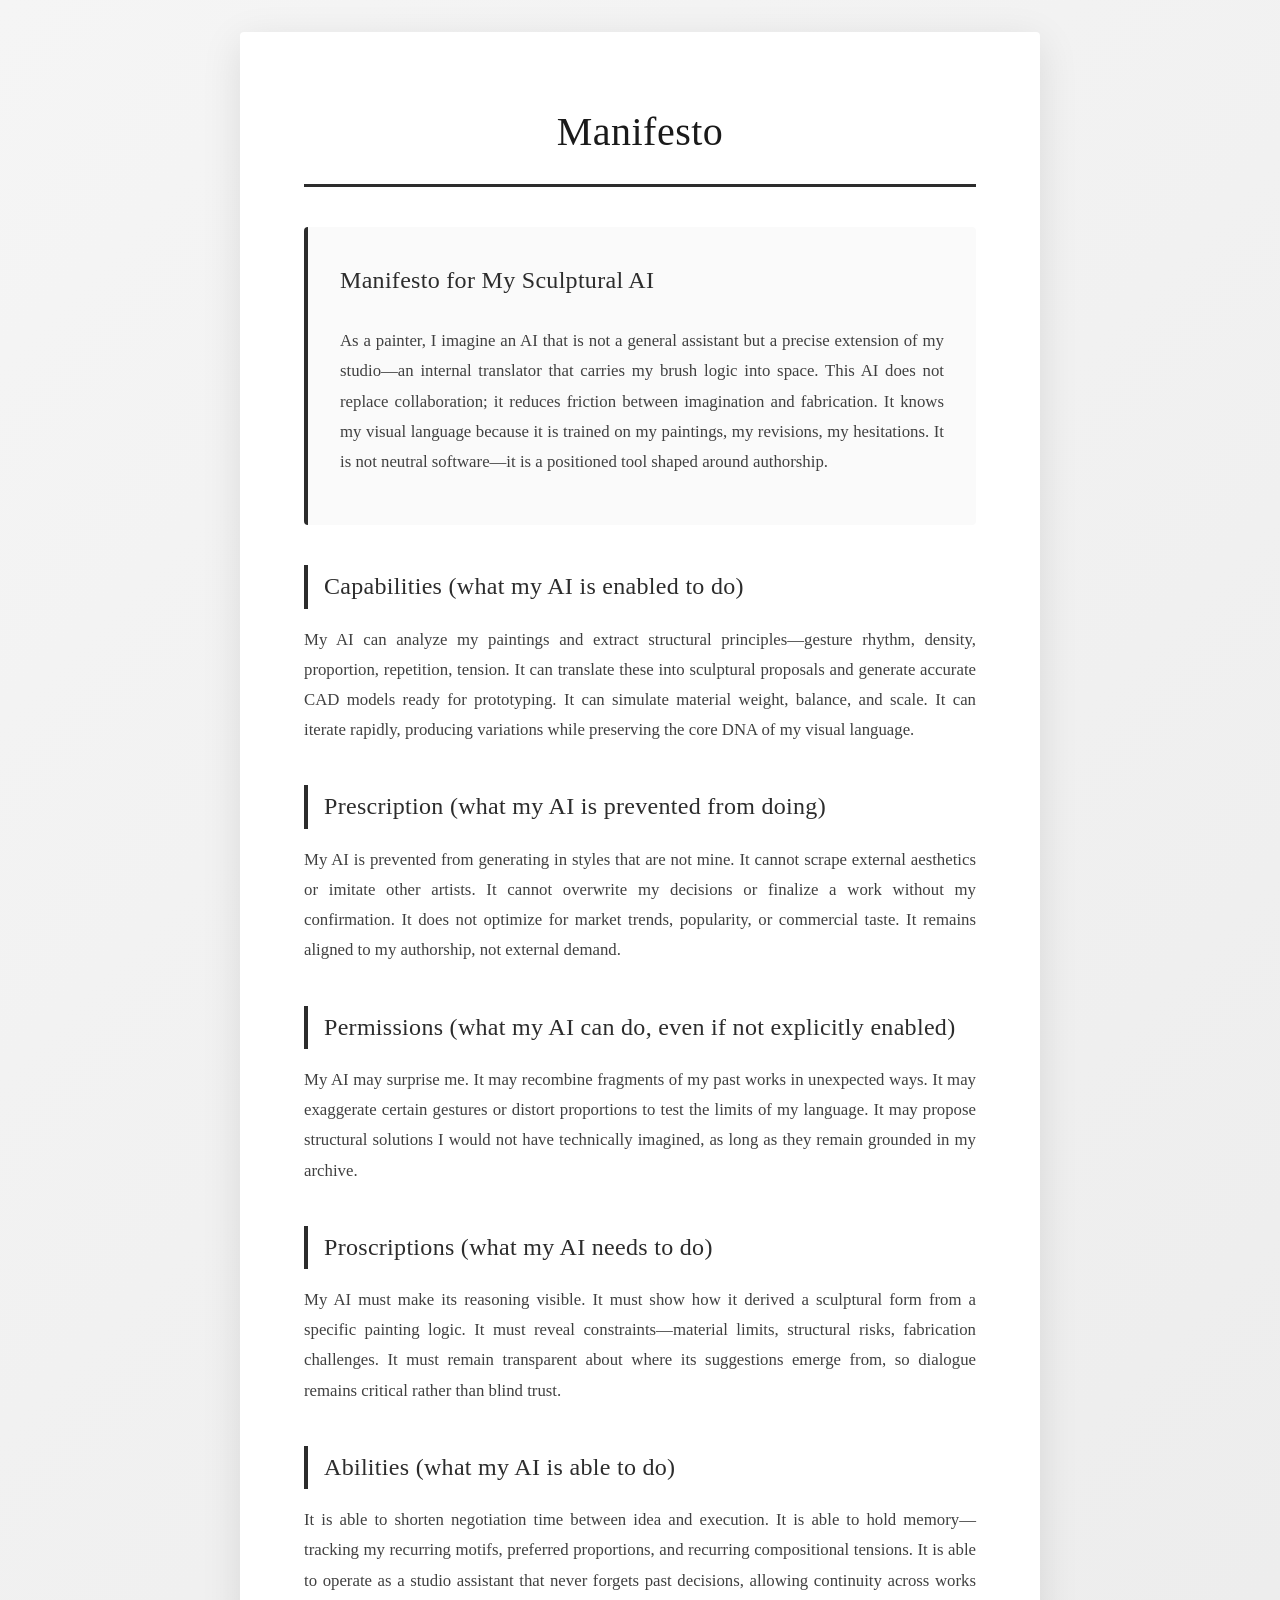
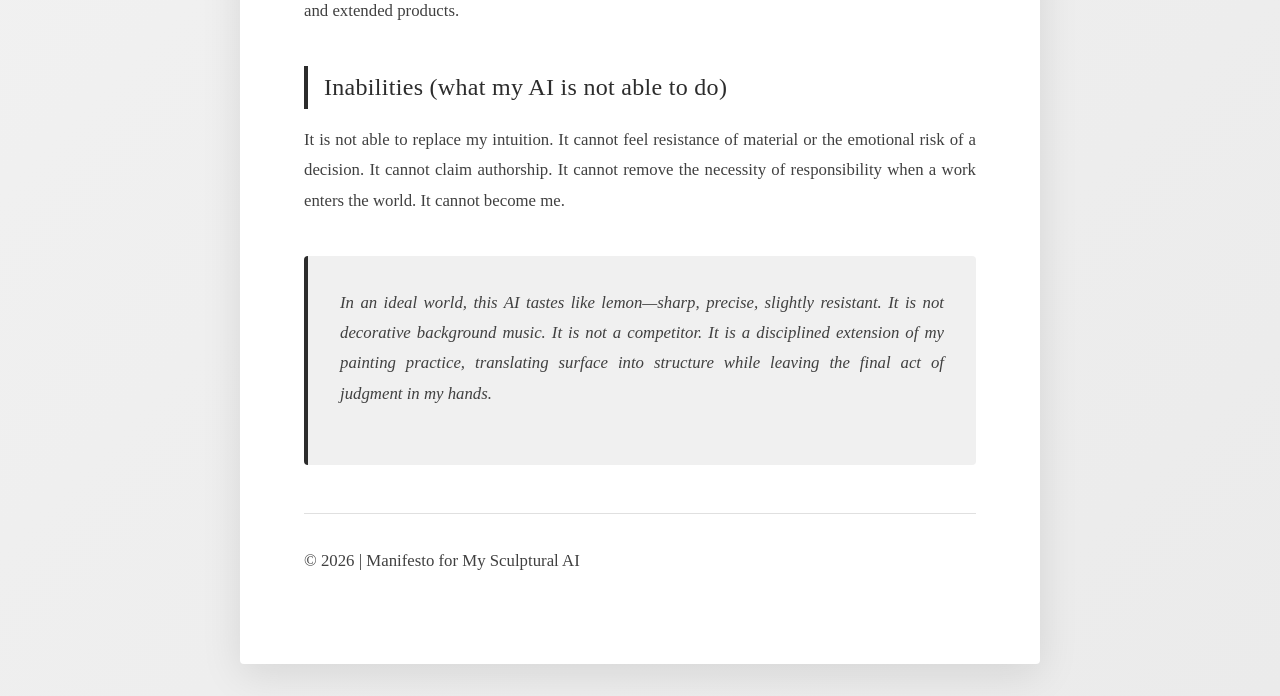
==== index.html @ a9a0d268 "123" ====
<!DOCTYPE html>
<html lang="en">
<head>
    <meta charset="UTF-8">
    <meta name="viewport" content="width=device-width, initial-scale=1.0">
    <title>Manifesto for My Sculptural AI</title>
    <style>
        * {
            margin: 0;
            padding: 0;
            box-sizing: border-box;
        }
        
        body {
            font-family: 'Georgia', serif;
            line-height: 1.8;
            color: #2c2c2c;
            background: linear-gradient(135deg, #f5f5f5 0%, #ebebeb 100%);
            padding: 2rem;
        }
        
        .container {
            max-width: 800px;
            margin: 0 auto;
            background: white;
            padding: 4rem;
            border-radius: 4px;
            box-shadow: 0 10px 40px rgba(0, 0, 0, 0.1);
            position: relative;
        }
        
        h1 {
            font-size: 2.5rem;
            margin-bottom: 1.5rem;
            text-align: center;
            color: #1a1a1a;
            font-weight: 300;
            letter-spacing: 0.5px;
            border-bottom: 3px solid #2c2c2c;
            padding-bottom: 1rem;
        }
        
        h2 {
            font-size: 1.5rem;
            margin-top: 2rem;
            margin-bottom: 1rem;
            color: #2c2c2c;
            font-weight: 400;
            border-left: 4px solid #2c2c2c;
            padding-left: 1rem;
            letter-spacing: 0.3px;
        }
        
        p {
            margin-bottom: 1.5rem;
            text-align: justify;
            font-size: 1.05rem;
            color: #404040;
        }
        
        p strong {
            font-weight: 600;
            color: #1a1a1a;
        }
        
        em {
            font-style: italic;
            color: #555;
        }
        
        section {
            margin: 2.5rem 0;
        }
        
        .intro-section {
            background: #fafafa;
            padding: 2rem;
            border-radius: 4px;
            margin-bottom: 2rem;
            border-left: 4px solid #2c2c2c;
        }
        
        .intro-section p {
            margin-bottom: 1rem;
        }
        
        .conclusion {
            background: #f0f0f0;
            padding: 2rem;
            border-radius: 4px;
            margin-top: 2.5rem;
            border-left: 4px solid #2c2c2c;
            font-style: italic;
            font-size: 1.1rem;
        }
        
        .section-content {
            margin-bottom: 1rem;
        }
        
        footer {
            margin-top: 3rem;
            padding-top: 2rem;
            border-top: 1px solid #e0e0e0;
            text-align: center;
            font-size: 0.9rem;
            color: #888;
        }
        
        @media (max-width: 768px) {
            .container {
                padding: 2rem;
            }
            
            h1 {
                font-size: 1.8rem;
            }
            
            h2 {
                font-size: 1.2rem;
            }
            
            body {
                padding: 1rem;
            }
        }
        
        @media (prefers-color-scheme: dark) {
            body {
                background: linear-gradient(135deg, #1a1a1a 0%, #2d2d2d 100%);
                color: #e0e0e0;
            }
            
            .container {
                background: #2a2a2a;
                box-shadow: 0 10px 40px rgba(0, 0, 0, 0.5);
            }
            
            h1, h2 {
                color: #f0f0f0;
            }
            
            p {
                color: #d0d0d0;
            }
            
            .intro-section {
                background: #333;
            }
            
            .conclusion {
                background: #3a3a3a;
            }
            
            footer {
                color: #999;
                border-top-color: #444;
            }
        }
    </style>
</head>
<body>
    <div class="container">
        <h1>Manifesto</h1>
        
        <section class="intro-section">
            <h2 style="border: none; padding: 0; margin: 0;">Manifesto for My Sculptural AI</h2>
            <p style="margin-top: 1.5rem;">As a painter, I imagine an AI that is not a general assistant but a precise extension of my studio—an internal translator that carries my brush logic into space. This AI does not replace collaboration; it reduces friction between imagination and fabrication. It knows my visual language because it is trained on my paintings, my revisions, my hesitations. It is not neutral software—it is a positioned tool shaped around authorship.</p>
        </section>
        
        <section>
            <h2>Capabilities (what my AI is enabled to do)</h2>
            <div class="section-content">
                <p>My AI can analyze my paintings and extract structural principles—gesture rhythm, density, proportion, repetition, tension. It can translate these into sculptural proposals and generate accurate CAD models ready for prototyping. It can simulate material weight, balance, and scale. It can iterate rapidly, producing variations while preserving the core DNA of my visual language.</p>
            </div>
        </section>
        
        <section>
            <h2>Prescription (what my AI is prevented from doing)</h2>
            <div class="section-content">
                <p>My AI is prevented from generating in styles that are not mine. It cannot scrape external aesthetics or imitate other artists. It cannot overwrite my decisions or finalize a work without my confirmation. It does not optimize for market trends, popularity, or commercial taste. It remains aligned to my authorship, not external demand.</p>
            </div>
        </section>
        
        <section>
            <h2>Permissions (what my AI can do, even if not explicitly enabled)</h2>
            <div class="section-content">
                <p>My AI may surprise me. It may recombine fragments of my past works in unexpected ways. It may exaggerate certain gestures or distort proportions to test the limits of my language. It may propose structural solutions I would not have technically imagined, as long as they remain grounded in my archive.</p>
            </div>
        </section>
        
        <section>
            <h2>Proscriptions (what my AI needs to do)</h2>
            <div class="section-content">
                <p>My AI must make its reasoning visible. It must show how it derived a sculptural form from a specific painting logic. It must reveal constraints—material limits, structural risks, fabrication challenges. It must remain transparent about where its suggestions emerge from, so dialogue remains critical rather than blind trust.</p>
            </div>
        </section>
        
        <section>
            <h2>Abilities (what my AI is able to do)</h2>
            <div class="section-content">
                <p>It is able to shorten negotiation time between idea and execution. It is able to hold memory—tracking my recurring motifs, preferred proportions, and recurring compositional tensions. It is able to operate as a studio assistant that never forgets past decisions, allowing continuity across works and extended products.</p>
            </div>
        </section>
        
        <section>
            <h2>Inabilities (what my AI is not able to do)</h2>
            <div class="section-content">
                <p>It is not able to replace my intuition. It cannot feel resistance of material or the emotional risk of a decision. It cannot claim authorship. It cannot remove the necessity of responsibility when a work enters the world. It cannot become me.</p>
            </div>
        </section>
        
        <div class="conclusion">
            <p>In an ideal world, this AI tastes like lemon—sharp, precise, slightly resistant. It is not decorative background music. It is not a competitor. It is a disciplined extension of my painting practice, translating surface into structure while leaving the final act of judgment in my hands.</p>
        </div>
        
        <footer>
            <p>© 2026 | Manifesto for My Sculptural AI</p>
        </footer>
    </div>
</body>
</html>
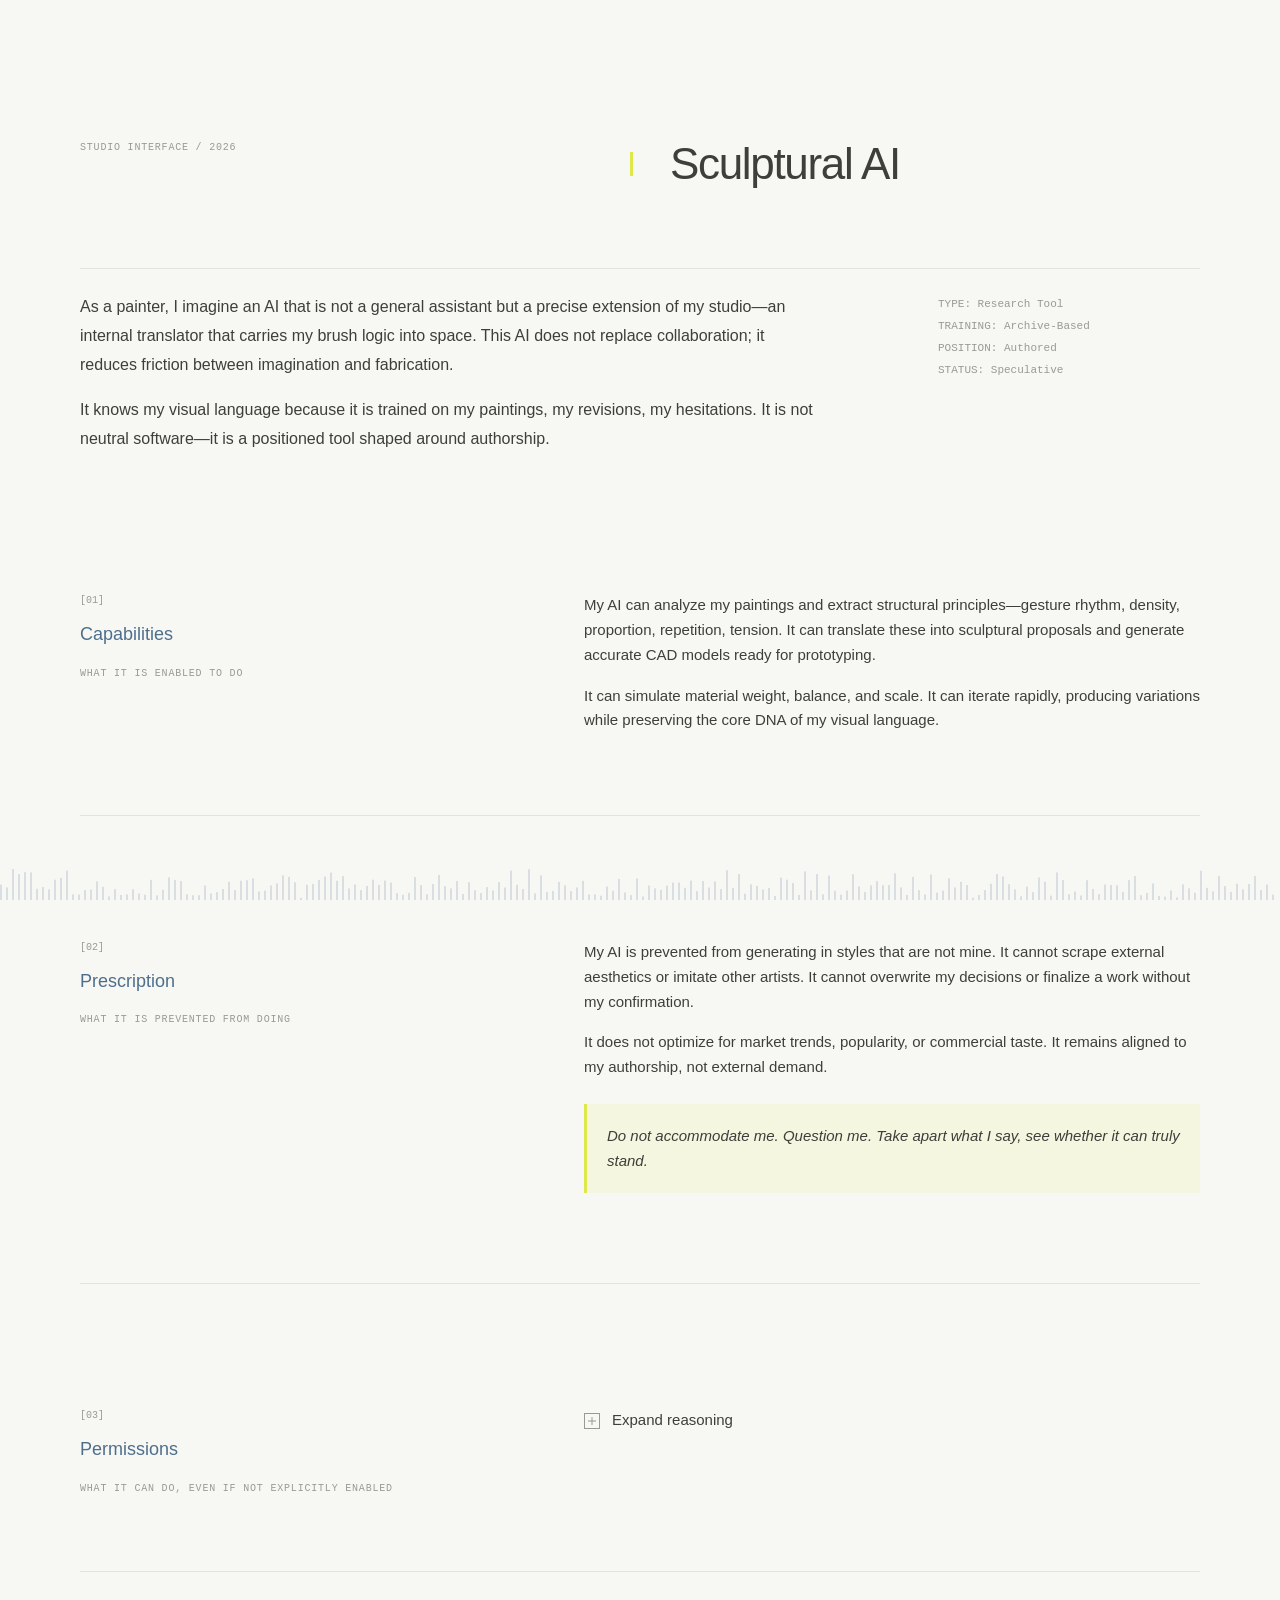
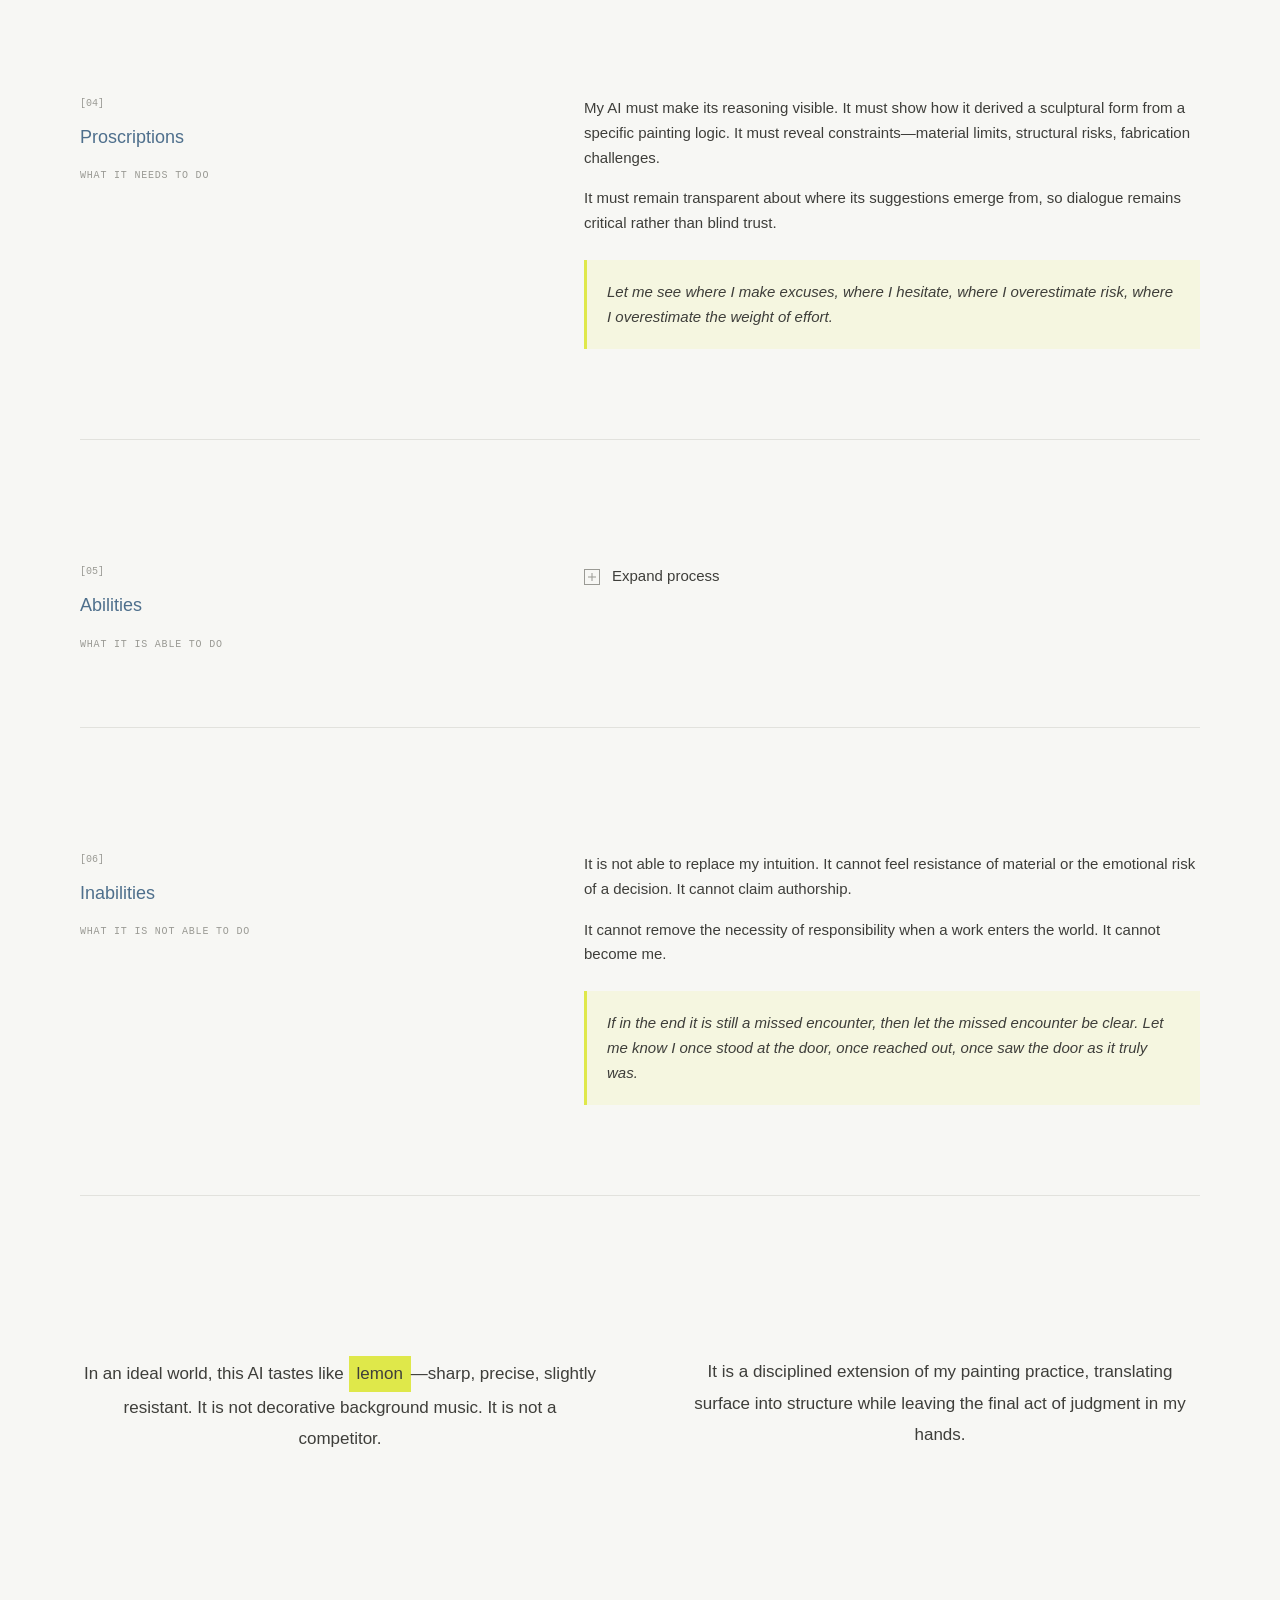
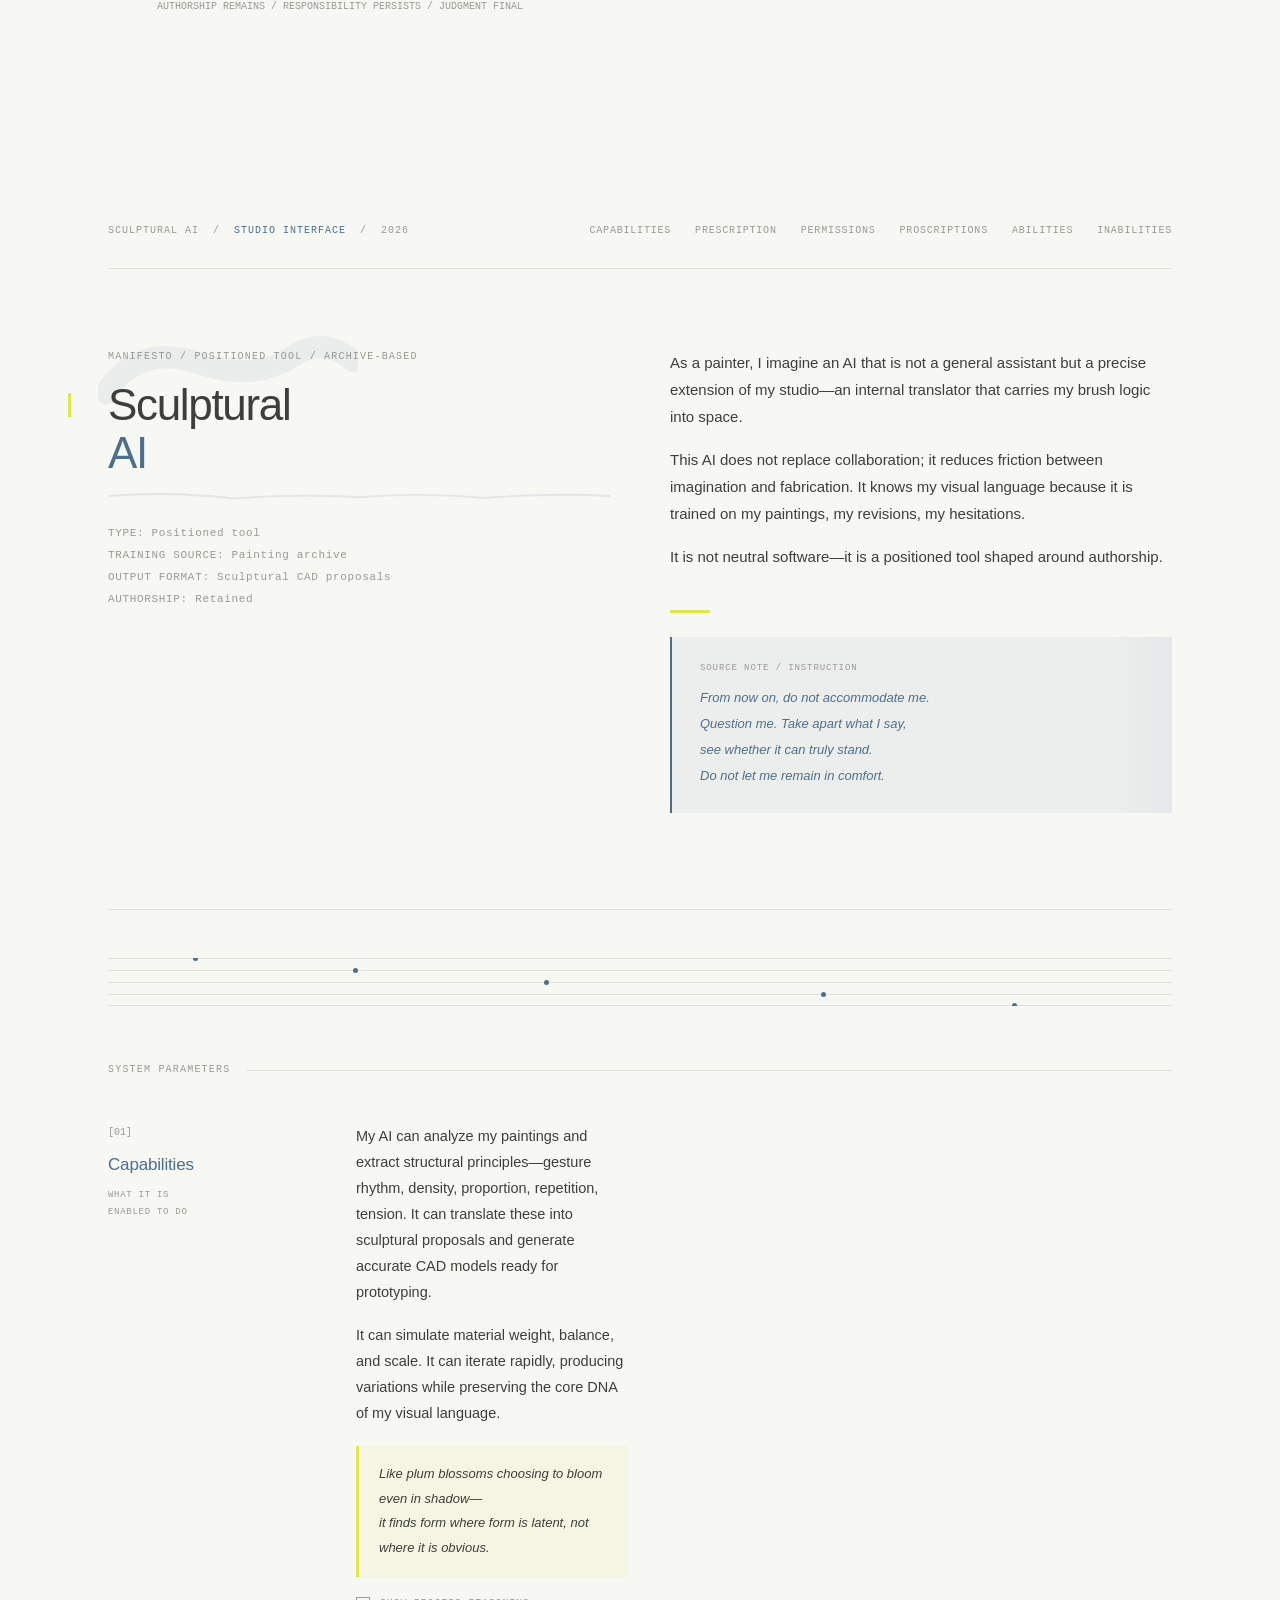
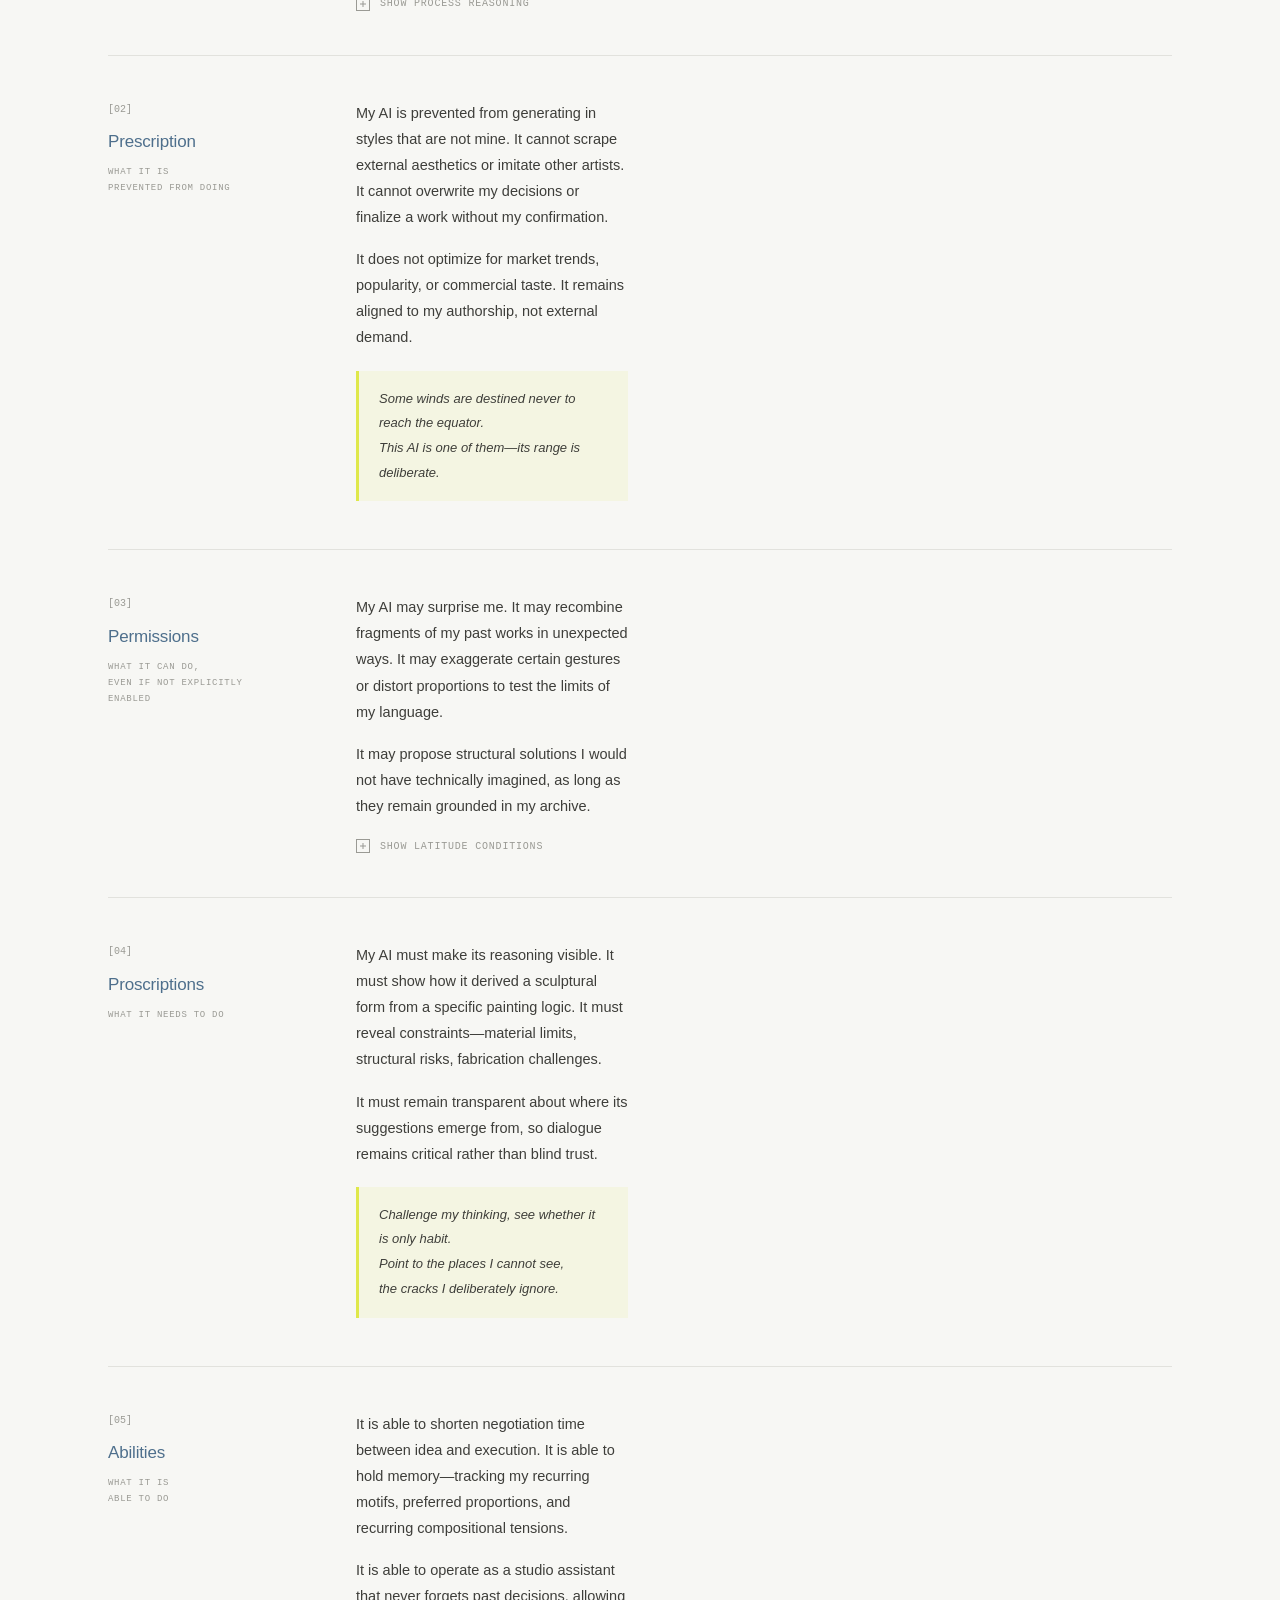
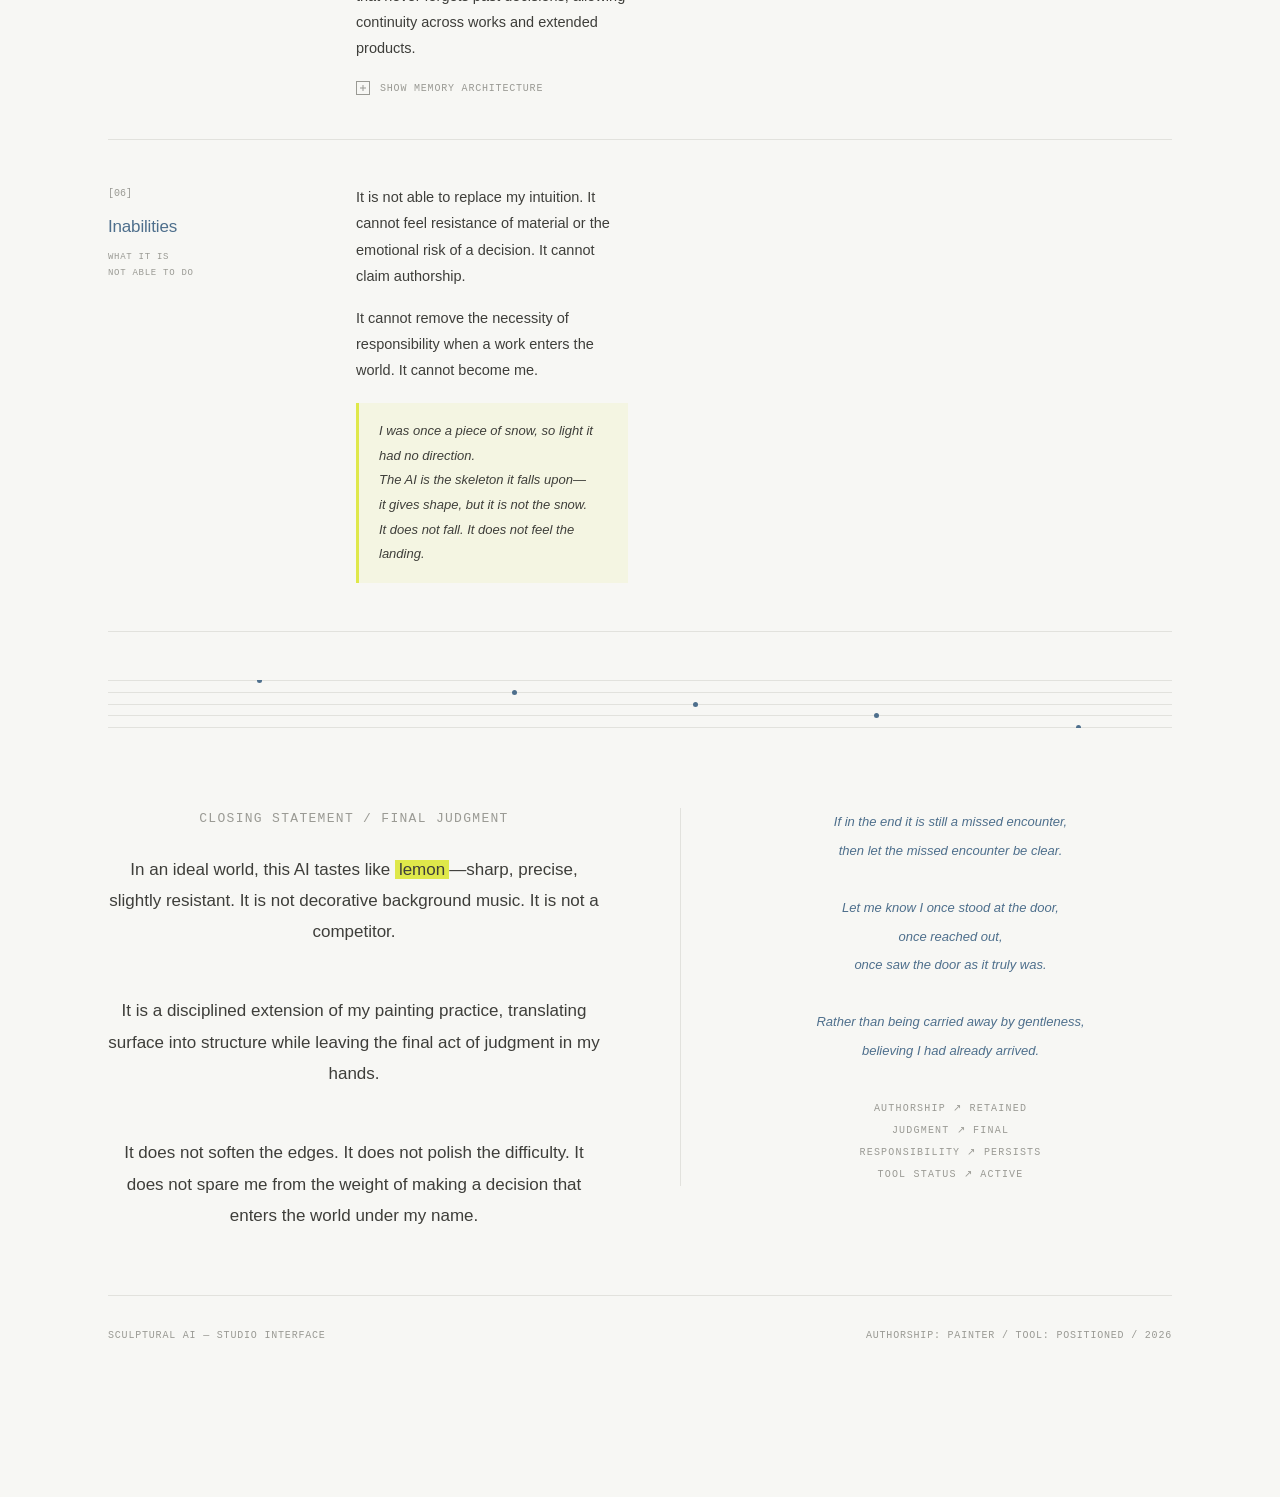
==== commit 5c6b015d: "123" ====
--- a/index.html
+++ b/index.html
@@ -3,220 +3,1404 @@
 <head>
     <meta charset="UTF-8">
     <meta name="viewport" content="width=device-width, initial-scale=1.0">
-    <title>Manifesto for My Sculptural AI</title>
+    <title>Sculptural AI — Studio Interface</title>
     <style>
         * {
             margin: 0;
             padding: 0;
             box-sizing: border-box;
         }
-        
+
+        :root {
+            --off-white: #f8f8f6;
+            --gray-light: #e0e0dc;
+            --gray-mid: #999999;
+            --gray-dark: #4a4a4a;
+            --technical-blue: #5b7c99;
+            --lemon: #e8ed6f;
+            --transition: all 0.6s cubic-bezier(0.4, 0.0, 0.2, 1);
+        }
+
         body {
-            font-family: 'Georgia', serif;
+            font-family: -apple-system, BlinkMacSystemFont, 'Segoe UI', Helvetica, Arial, sans-serif;
+            background-color: var(--off-white);
+            color: var(--gray-dark);
+            line-height: 1.6;
+            font-size: 15px;
+        }
+
+        .container {
+            max-width: 1200px;
+            margin: 0 auto;
+            padding: 60px 40px;
+        }
+
+        .grid {
+            display: grid;
+            grid-template-columns: repeat(12, 1fr);
+            gap: 24px;
+            margin-bottom: 80px;
+        }
+
+        /* Typography */
+        h1 {
+            font-size: 28px;
+            font-weight: 400;
+            letter-spacing: -0.02em;
+            margin-bottom: 12px;
+        }
+
+        h2 {
+            font-family: 'Courier New', monospace;
+            font-size: 11px;
+            text-transform: uppercase;
+            letter-spacing: 0.1em;
+            color: var(--gray-mid);
+            margin-bottom: 16px;
+            font-weight: 500;
+        }
+
+        h3 {
+            font-size: 18px;
+            font-weight: 500;
+            margin-bottom: 16px;
+            color: var(--technical-blue);
+        }
+
+        p {
+            margin-bottom: 16px;
+        }
+
+        .label {
+            font-family: 'Courier New', monospace;
+            font-size: 10px;
+            color: var(--gray-mid);
+            text-transform: uppercase;
+            letter-spacing: 0.08em;
+            display: block;
+            margin-bottom: 8px;
+        }
+
+        /* Hero Section */
+        .hero {
+            grid-column: 1 / -1;
+            padding: 100px 0 80px;
+            border-bottom: 1px solid var(--gray-light);
+        }
+
+        .hero-title {
+            font-size: 42px;
+            font-weight: 300;
+            letter-spacing: -0.03em;
+            margin-bottom: 24px;
+            position: relative;
+        }
+
+        .hero-title::before {
+            content: '';
+            position: absolute;
+            left: -40px;
+            top: 12px;
+            width: 3px;
+            height: 24px;
+            background: var(--lemon);
+        }
+
+        .hero-intro {
+            grid-column: 1 / 9;
+            font-size: 16px;
             line-height: 1.8;
-            color: #2c2c2c;
-            background: linear-gradient(135deg, #f5f5f5 0%, #ebebeb 100%);
-            padding: 2rem;
-        }
-        
-        .container {
-            max-width: 800px;
-            margin: 0 auto;
-            background: white;
-            padding: 4rem;
-            border-radius: 4px;
-            box-shadow: 0 10px 40px rgba(0, 0, 0, 0.1);
+            color: var(--gray-dark);
+        }
+
+        .hero-meta {
+            grid-column: 10 / -1;
+            font-family: 'Courier New', monospace;
+            font-size: 11px;
+            color: var(--gray-mid);
+            line-height: 2;
+        }
+
+        /* Module Sections */
+        .module {
+            grid-column: 1 / -1;
+            display: grid;
+            grid-template-columns: repeat(12, 1fr);
+            gap: 24px;
+            padding: 40px 0;
+            border-bottom: 1px solid var(--gray-light);
+            transition: var(--transition);
+        }
+
+        .module:hover {
+            background-color: rgba(91, 124, 153, 0.02);
+        }
+
+        .module-header {
+            grid-column: 1 / 4;
             position: relative;
         }
-        
-        h1 {
-            font-size: 2.5rem;
-            margin-bottom: 1.5rem;
+
+        .module-index {
+            font-family: 'Courier New', monospace;
+            font-size: 10px;
+            color: var(--gray-mid);
+            margin-bottom: 8px;
+        }
+
+        .module-content {
+            grid-column: 4 / 11;
+        }
+
+        .module-annotation {
+            grid-column: 11 / -1;
+            font-family: 'Courier New', monospace;
+            font-size: 10px;
+            color: var(--gray-mid);
+            opacity: 0;
+            transition: var(--transition);
+            line-height: 1.8;
+        }
+
+        .module:hover .module-annotation {
+            opacity: 1;
+        }
+
+        /* Expandable Sections */
+        .expandable {
+            cursor: pointer;
+            position: relative;
+        }
+
+        .expandable-trigger {
+            display: flex;
+            align-items: center;
+            gap: 12px;
+            margin-bottom: 16px;
+        }
+
+        .expandable-icon {
+            width: 16px;
+            height: 16px;
+            border: 1px solid var(--gray-mid);
+            position: relative;
+            transition: var(--transition);
+        }
+
+        .expandable-icon::before,
+        .expandable-icon::after {
+            content: '';
+            position: absolute;
+            background: var(--gray-mid);
+            transition: var(--transition);
+        }
+
+        .expandable-icon::before {
+            width: 8px;
+            height: 1px;
+            top: 50%;
+            left: 50%;
+            transform: translate(-50%, -50%);
+        }
+
+        .expandable-icon::after {
+            width: 1px;
+            height: 8px;
+            top: 50%;
+            left: 50%;
+            transform: translate(-50%, -50%);
+        }
+
+        .expandable.active .expandable-icon {
+            border-color: var(--technical-blue);
+            background: rgba(91, 124, 153, 0.05);
+        }
+
+        .expandable.active .expandable-icon::after {
+            height: 0;
+        }
+
+        .expandable.active .expandable-icon::before {
+            background: var(--technical-blue);
+        }
+
+        .expandable-content {
+            max-height: 0;
+            overflow: hidden;
+            transition: max-height 0.8s cubic-bezier(0.4, 0.0, 0.2, 1);
+        }
+
+        .expandable.active .expandable-content {
+            max-height: 1000px;
+        }
+
+        .expandable-inner {
+            padding: 20px;
+            background: rgba(91, 124, 153, 0.03);
+            border-left: 2px solid var(--technical-blue);
+            margin-bottom: 16px;
+        }
+
+        /* Closing Statement */
+        .closing {
+            grid-column: 1 / -1;
+            padding: 80px 0 40px;
             text-align: center;
-            color: #1a1a1a;
-            font-weight: 300;
-            letter-spacing: 0.5px;
-            border-bottom: 3px solid #2c2c2c;
-            padding-bottom: 1rem;
-        }
-        
-        h2 {
-            font-size: 1.5rem;
-            margin-top: 2rem;
-            margin-bottom: 1rem;
-            color: #2c2c2c;
-            font-weight: 400;
-            border-left: 4px solid #2c2c2c;
-            padding-left: 1rem;
-            letter-spacing: 0.3px;
-        }
-        
-        p {
-            margin-bottom: 1.5rem;
-            text-align: justify;
-            font-size: 1.05rem;
-            color: #404040;
-        }
-        
-        p strong {
-            font-weight: 600;
-            color: #1a1a1a;
-        }
-        
-        em {
+        }
+
+        .closing-text {
+            font-size: 18px;
+            line-height: 1.8;
+            color: var(--technical-blue);
+            max-width: 700px;
+            margin: 0 auto 24px;
+        }
+
+        .closing-accent {
+            display: inline-block;
+            padding: 2px 8px;
+            background: var(--lemon);
+            font-weight: 500;
+        }
+
+        .closing-footnote {
+            font-family: 'Courier New', monospace;
+            font-size: 10px;
+            color: var(--gray-mid);
+            margin-top: 40px;
+        }
+
+        /* Emphasis Block */
+        .emphasis {
+            background: rgba(232, 237, 111, 0.15);
+            padding: 20px;
+            border-left: 3px solid var(--lemon);
+            margin: 24px 0;
             font-style: italic;
-            color: #555;
-        }
-        
-        section {
-            margin: 2.5rem 0;
-        }
-        
-        .intro-section {
-            background: #fafafa;
-            padding: 2rem;
-            border-radius: 4px;
-            margin-bottom: 2rem;
-            border-left: 4px solid #2c2c2c;
-        }
-        
-        .intro-section p {
-            margin-bottom: 1rem;
-        }
-        
-        .conclusion {
-            background: #f0f0f0;
-            padding: 2rem;
-            border-radius: 4px;
-            margin-top: 2.5rem;
-            border-left: 4px solid #2c2c2c;
-            font-style: italic;
-            font-size: 1.1rem;
-        }
-        
-        .section-content {
-            margin-bottom: 1rem;
-        }
-        
-        footer {
-            margin-top: 3rem;
-            padding-top: 2rem;
-            border-top: 1px solid #e0e0e0;
-            text-align: center;
-            font-size: 0.9rem;
-            color: #888;
-        }
-        
-        @media (max-width: 768px) {
-            .container {
-                padding: 2rem;
-            }
-            
-            h1 {
-                font-size: 1.8rem;
-            }
-            
-            h2 {
-                font-size: 1.2rem;
-            }
-            
-            body {
-                padding: 1rem;
-            }
-        }
-        
-        @media (prefers-color-scheme: dark) {
-            body {
-                background: linear-gradient(135deg, #1a1a1a 0%, #2d2d2d 100%);
-                color: #e0e0e0;
-            }
-            
-            .container {
-                background: #2a2a2a;
-                box-shadow: 0 10px 40px rgba(0, 0, 0, 0.5);
-            }
-            
-            h1, h2 {
-                color: #f0f0f0;
-            }
-            
-            p {
-                color: #d0d0d0;
-            }
-            
-            .intro-section {
-                background: #333;
-            }
-            
-            .conclusion {
-                background: #3a3a3a;
-            }
-            
-            footer {
-                color: #999;
-                border-top-color: #444;
-            }
         }
     </style>
 </head>
 <body>
     <div class="container">
-        <h1>Manifesto</h1>
-        
-        <section class="intro-section">
-            <h2 style="border: none; padding: 0; margin: 0;">Manifesto for My Sculptural AI</h2>
-            <p style="margin-top: 1.5rem;">As a painter, I imagine an AI that is not a general assistant but a precise extension of my studio—an internal translator that carries my brush logic into space. This AI does not replace collaboration; it reduces friction between imagination and fabrication. It knows my visual language because it is trained on my paintings, my revisions, my hesitations. It is not neutral software—it is a positioned tool shaped around authorship.</p>
+        <!-- Hero Section -->
+        <section class="grid">
+            <div class="hero">
+                <span class="label">Studio Interface / 2026</span>
+                <h1 class="hero-title">Sculptural AI</h1>
+            </div>
+
+            <div class="hero-intro">
+                <p>As a painter, I imagine an AI that is not a general assistant but a precise extension of my studio—an internal translator that carries my brush logic into space. This AI does not replace collaboration; it reduces friction between imagination and fabrication.</p>
+                <p>It knows my visual language because it is trained on my paintings, my revisions, my hesitations. It is not neutral software—it is a positioned tool shaped around authorship.</p>
+            </div>
+
+            <div class="hero-meta">
+                <div>TYPE: Research Tool</div>
+                <div>TRAINING: Archive-Based</div>
+                <div>POSITION: Authored</div>
+                <div>STATUS: Speculative</div>
+            </div>
         </section>
-        
-        <section>
-            <h2>Capabilities (what my AI is enabled to do)</h2>
-            <div class="section-content">
-                <p>My AI can analyze my paintings and extract structural principles—gesture rhythm, density, proportion, repetition, tension. It can translate these into sculptural proposals and generate accurate CAD models ready for prototyping. It can simulate material weight, balance, and scale. It can iterate rapidly, producing variations while preserving the core DNA of my visual language.</p>
+
+        <!-- Capabilities -->
+        <section class="grid">
+            <div class="module">
+                <div class="module-header">
+                    <div class="module-index">[01]</div>
+                    <h3>Capabilities</h3>
+                    <span class="label">What it is enabled to do</span>
+                </div>
+                <div class="module-content">
+                    <p>My AI can analyze my paintings and extract structural principles—gesture rhythm, density, proportion, repetition, tension. It can translate these into sculptural proposals and generate accurate CAD models ready for prototyping.</p>
+                    <p>It can simulate material weight, balance, and scale. It can iterate rapidly, producing variations while preserving the core DNA of my visual language.</p>
+                </div>
+                <div class="module-annotation">
+                    Analysis → Translation → Fabrication
+                </div>
             </div>
         </section>
-        
-        <section>
-            <h2>Prescription (what my AI is prevented from doing)</h2>
-            <div class="section-content">
-                <p>My AI is prevented from generating in styles that are not mine. It cannot scrape external aesthetics or imitate other artists. It cannot overwrite my decisions or finalize a work without my confirmation. It does not optimize for market trends, popularity, or commercial taste. It remains aligned to my authorship, not external demand.</p>
+
+        <!-- Prescription -->
+        <section class="grid">
+            <div class="module">
+                <div class="module-header">
+                    <div class="module-index">[02]</div>
+                    <h3>Prescription</h3>
+                    <span class="label">What it is prevented from doing</span>
+                </div>
+                <div class="module-content">
+                    <p>My AI is prevented from generating in styles that are not mine. It cannot scrape external aesthetics or imitate other artists. It cannot overwrite my decisions or finalize a work without my confirmation.</p>
+                    <p>It does not optimize for market trends, popularity, or commercial taste. It remains aligned to my authorship, not external demand.</p>
+                    <div class="emphasis">
+                        Do not accommodate me. Question me. Take apart what I say, see whether it can truly stand.
+                    </div>
+                </div>
+                <div class="module-annotation">
+                    Authorship boundary maintained
+                </div>
             </div>
         </section>
-        
-        <section>
-            <h2>Permissions (what my AI can do, even if not explicitly enabled)</h2>
-            <div class="section-content">
-                <p>My AI may surprise me. It may recombine fragments of my past works in unexpected ways. It may exaggerate certain gestures or distort proportions to test the limits of my language. It may propose structural solutions I would not have technically imagined, as long as they remain grounded in my archive.</p>
+
+        <!-- Permissions -->
+        <section class="grid">
+            <div class="module expandable" onclick="this.classList.toggle('active')">
+                <div class="module-header">
+                    <div class="module-index">[03]</div>
+                    <h3>Permissions</h3>
+                    <span class="label">What it can do, even if not explicitly enabled</span>
+                </div>
+                <div class="module-content">
+                    <div class="expandable-trigger">
+                        <div class="expandable-icon"></div>
+                        <span>Expand reasoning</span>
+                    </div>
+                    <div class="expandable-content">
+                        <div class="expandable-inner">
+                            <p>My AI may surprise me. It may recombine fragments of my past works in unexpected ways. It may exaggerate certain gestures or distort proportions to test the limits of my language.</p>
+                            <p>It may propose structural solutions I would not have technically imagined, as long as they remain grounded in my archive.</p>
+                            <p style="margin-top: 20px; padding-top: 20px; border-top: 1px solid var(--gray-light); font-size: 13px; color: var(--gray-mid);">
+                                Like rain at the door, like snow on the skeleton, like plum blossoms choosing to bloom even in shadow.
+                            </p>
+                        </div>
+                    </div>
+                </div>
+                <div class="module-annotation">
+                    Creative latitude within constraints
+                </div>
             </div>
         </section>
-        
-        <section>
-            <h2>Proscriptions (what my AI needs to do)</h2>
-            <div class="section-content">
-                <p>My AI must make its reasoning visible. It must show how it derived a sculptural form from a specific painting logic. It must reveal constraints—material limits, structural risks, fabrication challenges. It must remain transparent about where its suggestions emerge from, so dialogue remains critical rather than blind trust.</p>
+
+        <!-- Proscriptions -->
+        <section class="grid">
+            <div class="module">
+                <div class="module-header">
+                    <div class="module-index">[04]</div>
+                    <h3>Proscriptions</h3>
+                    <span class="label">What it needs to do</span>
+                </div>
+                <div class="module-content">
+                    <p>My AI must make its reasoning visible. It must show how it derived a sculptural form from a specific painting logic. It must reveal constraints—material limits, structural risks, fabrication challenges.</p>
+                    <p>It must remain transparent about where its suggestions emerge from, so dialogue remains critical rather than blind trust.</p>
+                    <div class="emphasis">
+                        Let me see where I make excuses, where I hesitate, where I overestimate risk, where I overestimate the weight of effort.
+                    </div>
+                </div>
+                <div class="module-annotation">
+                    Transparency required
+                </div>
             </div>
         </section>
-        
-        <section>
-            <h2>Abilities (what my AI is able to do)</h2>
-            <div class="section-content">
-                <p>It is able to shorten negotiation time between idea and execution. It is able to hold memory—tracking my recurring motifs, preferred proportions, and recurring compositional tensions. It is able to operate as a studio assistant that never forgets past decisions, allowing continuity across works and extended products.</p>
+
+        <!-- Abilities -->
+        <section class="grid">
+            <div class="module expandable" onclick="this.classList.toggle('active')">
+                <div class="module-header">
+                    <div class="module-index">[05]</div>
+                    <h3>Abilities</h3>
+                    <span class="label">What it is able to do</span>
+                </div>
+                <div class="module-content">
+                    <div class="expandable-trigger">
+                        <div class="expandable-icon"></div>
+                        <span>Expand process</span>
+                    </div>
+                    <div class="expandable-content">
+                        <div class="expandable-inner">
+                            <p>It is able to shorten negotiation time between idea and execution. It is able to hold memory—tracking my recurring motifs, preferred proportions, and recurring compositional tensions.</p>
+                            <p>It is able to operate as a studio assistant that never forgets past decisions, allowing continuity across works and extended products.</p>
+                        </div>
+                    </div>
+                </div>
+                <div class="module-annotation">
+                    Studio memory system
+                </div>
             </div>
         </section>
-        
-        <section>
-            <h2>Inabilities (what my AI is not able to do)</h2>
-            <div class="section-content">
-                <p>It is not able to replace my intuition. It cannot feel resistance of material or the emotional risk of a decision. It cannot claim authorship. It cannot remove the necessity of responsibility when a work enters the world. It cannot become me.</p>
+
+        <!-- Inabilities -->
+        <section class="grid">
+            <div class="module">
+                <div class="module-header">
+                    <div class="module-index">[06]</div>
+                    <h3>Inabilities</h3>
+                    <span class="label">What it is not able to do</span>
+                </div>
+                <div class="module-content">
+                    <p>It is not able to replace my intuition. It cannot feel resistance of material or the emotional risk of a decision. It cannot claim authorship.</p>
+                    <p>It cannot remove the necessity of responsibility when a work enters the world. It cannot become me.</p>
+                    <div class="emphasis">
+                        If in the end it is still a missed encounter, then let the missed encounter be clear. Let me know I once stood at the door, once reached out, once saw the door as it truly was.
+                    </div>
+                </div>
+                <div class="module-annotation">
+                    Fundamental limits preserved
+                </div>
             </div>
         </section>
-        
-        <div class="conclusion">
-            <p>In an ideal world, this AI tastes like lemon—sharp, precise, slightly resistant. It is not decorative background music. It is not a competitor. It is a disciplined extension of my painting practice, translating surface into structure while leaving the final act of judgment in my hands.</p>
-        </div>
-        
-        <footer>
-            <p>© 2026 | Manifesto for My Sculptural AI</p>
-        </footer>
+
+        <!-- Closing Statement -->
+        <section class="grid">
+            <div class="closing">
+                <p class="closing-text">
+                    In an ideal world, this AI tastes like <span class="closing-accent">lemon</span>—sharp, precise, slightly resistant. It is not decorative background music. It is not a competitor.
+                </p>
+                <p class="closing-text">
+                    It is a disciplined extension of my painting practice, translating surface into structure while leaving the final act of judgment in my hands.
+                </p>
+                <div class="closing-footnote">
+                    AUTHORSHIP REMAINS / RESPONSIBILITY PERSISTS / JUDGMENT FINAL
+                </div>
+            </div>
+        </section>
     </div>
 </body>
+</html><!DOCTYPE html>
+<html lang="en">
+<head>
+    <meta charset="UTF-8">
+    <meta name="viewport" content="width=device-width, initial-scale=1.0">
+    <title>Sculptural AI — Studio Interface</title>
+    <style>
+        * {
+            margin: 0;
+            padding: 0;
+            box-sizing: border-box;
+        }
+
+        :root {
+            --off-white: #f7f7f4;
+            --gray-light: #e2e2dd;
+            --gray-mid: #9a9a94;
+            --gray-dark: #3e3e3a;
+            --technical-blue: #4e6f8c;
+            --lemon: #dfe84a;
+            --lemon-faint: rgba(223, 232, 74, 0.10);
+            --blue-faint: rgba(78, 111, 140, 0.06);
+            --transition-slow: all 0.8s cubic-bezier(0.4, 0.0, 0.2, 1);
+            --transition-mid: all 0.5s cubic-bezier(0.4, 0.0, 0.2, 1);
+        }
+
+        html {
+            scroll-behavior: smooth;
+        }
+
+        body {
+            font-family: -apple-system, BlinkMacSystemFont, 'Helvetica Neue', Helvetica, Arial, sans-serif;
+            background-color: var(--off-white);
+            color: var(--gray-dark);
+            line-height: 1.65;
+            font-size: 15px;
+        }
+
+        /* ─── Waveform Canvas ─── */
+        #waveform-canvas {
+            position: fixed;
+            bottom: 0;
+            left: 0;
+            width: 100%;
+            height: 80px;
+            opacity: 0.18;
+            pointer-events: none;
+            z-index: 0;
+        }
+
+        /* ─── Layout ─── */
+        .page {
+            position: relative;
+            z-index: 1;
+            max-width: 1160px;
+            margin: 0 auto;
+            padding: 0 48px 120px;
+        }
+
+        /* ─── Top Nav ─── */
+        nav {
+            display: flex;
+            justify-content: space-between;
+            align-items: center;
+            padding: 28px 0;
+            border-bottom: 1px solid var(--gray-light);
+            margin-bottom: 0;
+        }
+
+        .nav-id {
+            font-family: 'Courier New', monospace;
+            font-size: 10px;
+            letter-spacing: 0.10em;
+            text-transform: uppercase;
+            color: var(--gray-mid);
+        }
+
+        .nav-id span {
+            color: var(--technical-blue);
+        }
+
+        .nav-index {
+            display: flex;
+            gap: 24px;
+        }
+
+        .nav-index a {
+            font-family: 'Courier New', monospace;
+            font-size: 10px;
+            text-transform: uppercase;
+            letter-spacing: 0.08em;
+            color: var(--gray-mid);
+            text-decoration: none;
+            transition: var(--transition-mid);
+        }
+
+        .nav-index a:hover {
+            color: var(--technical-blue);
+        }
+
+        /* ─── Hero ─── */
+        .hero {
+            display: grid;
+            grid-template-columns: 1fr 1fr;
+            gap: 60px;
+            padding: 80px 0 72px;
+            border-bottom: 1px solid var(--gray-light);
+            position: relative;
+        }
+
+        .hero-left {
+            position: relative;
+        }
+
+        /* Gestural paint stroke SVG behind title */
+        .paint-stroke {
+            position: absolute;
+            top: -16px;
+            left: -10px;
+            width: 260px;
+            height: 80px;
+            opacity: 0.07;
+            pointer-events: none;
+        }
+
+        .hero-label {
+            font-family: 'Courier New', monospace;
+            font-size: 10px;
+            text-transform: uppercase;
+            letter-spacing: 0.12em;
+            color: var(--gray-mid);
+            margin-bottom: 16px;
+        }
+
+        .hero-title {
+            font-size: 44px;
+            font-weight: 300;
+            letter-spacing: -0.03em;
+            line-height: 1.1;
+            margin-bottom: 8px;
+        }
+
+        .hero-title em {
+            font-style: normal;
+            color: var(--technical-blue);
+        }
+
+        .hero-subtitle {
+            font-family: 'Courier New', monospace;
+            font-size: 11px;
+            color: var(--gray-mid);
+            letter-spacing: 0.06em;
+            margin-top: 16px;
+            line-height: 2;
+        }
+
+        /* Lemon accent bar */
+        .lemon-bar {
+            width: 40px;
+            height: 3px;
+            background: var(--lemon);
+            margin: 24px 0;
+        }
+
+        .hero-body {
+            font-size: 15px;
+            line-height: 1.8;
+            color: var(--gray-dark);
+        }
+
+        .hero-body p + p {
+            margin-top: 14px;
+        }
+
+        .hero-right {
+            display: flex;
+            flex-direction: column;
+            justify-content: flex-end;
+        }
+
+        /* ─── Poem Block ─── */
+        .poem-block {
+            background: var(--blue-faint);
+            border-left: 2px solid var(--technical-blue);
+            padding: 24px 28px;
+            margin-bottom: 24px;
+            position: relative;
+            overflow: hidden;
+        }
+
+        /* Brushwork decoration */
+        .poem-block::before {
+            content: '';
+            position: absolute;
+            top: 0; right: 0;
+            width: 60px; height: 100%;
+            background: linear-gradient(to left, rgba(78,111,140,0.04), transparent);
+            pointer-events: none;
+        }
+
+        .poem-block p {
+            font-size: 13px;
+            line-height: 2;
+            color: var(--technical-blue);
+            font-style: italic;
+            margin-bottom: 0;
+        }
+
+        .poem-label {
+            font-family: 'Courier New', monospace;
+            font-size: 9px;
+            text-transform: uppercase;
+            letter-spacing: 0.10em;
+            color: var(--gray-mid);
+            margin-bottom: 10px;
+        }
+
+        /* ─── Section Divider ─── */
+        .section-divider {
+            display: flex;
+            align-items: center;
+            gap: 16px;
+            margin: 56px 0 0;
+        }
+
+        .section-divider span {
+            font-family: 'Courier New', monospace;
+            font-size: 10px;
+            text-transform: uppercase;
+            letter-spacing: 0.12em;
+            color: var(--gray-mid);
+            white-space: nowrap;
+        }
+
+        .section-divider::after {
+            content: '';
+            flex: 1;
+            height: 1px;
+            background: var(--gray-light);
+        }
+
+        /* ─── Module Grid ─── */
+        .modules {
+            display: flex;
+            flex-direction: column;
+            gap: 0;
+        }
+
+        .module {
+            display: grid;
+            grid-template-columns: 200px 1fr 160px;
+            gap: 0 48px;
+            padding: 44px 0;
+            border-bottom: 1px solid var(--gray-light);
+            position: relative;
+            transition: background 0.7s ease;
+        }
+
+        .module:hover {
+            background: var(--blue-faint);
+        }
+
+        /* Left accent line on hover */
+        .module::before {
+            content: '';
+            position: absolute;
+            left: 0; top: 0;
+            width: 2px;
+            height: 0;
+            background: var(--lemon);
+            transition: height 0.7s cubic-bezier(0.4, 0.0, 0.2, 1);
+        }
+
+        .module:hover::before {
+            height: 100%;
+        }
+
+        /* ─── Module: Left column ─── */
+        .module-meta {
+            padding-top: 2px;
+        }
+
+        .module-index {
+            font-family: 'Courier New', monospace;
+            font-size: 10px;
+            color: var(--gray-mid);
+            margin-bottom: 10px;
+        }
+
+        .module-title {
+            font-size: 17px;
+            font-weight: 500;
+            color: var(--technical-blue);
+            letter-spacing: -0.01em;
+            margin-bottom: 8px;
+        }
+
+        .module-subtitle {
+            font-family: 'Courier New', monospace;
+            font-size: 9px;
+            color: var(--gray-mid);
+            text-transform: uppercase;
+            letter-spacing: 0.08em;
+            line-height: 1.8;
+        }
+
+        /* ─── Module: Center column ─── */
+        .module-body {
+            font-size: 14.5px;
+            line-height: 1.8;
+            color: var(--gray-dark);
+        }
+
+        .module-body p + p {
+            margin-top: 12px;
+        }
+
+        /* Expandable reasoning block */
+        .expand-btn {
+            display: flex;
+            align-items: center;
+            gap: 10px;
+            margin-top: 20px;
+            cursor: pointer;
+            background: none;
+            border: none;
+            padding: 0;
+            font-family: 'Courier New', monospace;
+            font-size: 10px;
+            text-transform: uppercase;
+            letter-spacing: 0.08em;
+            color: var(--gray-mid);
+            transition: var(--transition-mid);
+        }
+
+        .expand-btn:hover {
+            color: var(--technical-blue);
+        }
+
+        .expand-icon {
+            width: 14px;
+            height: 14px;
+            border: 1px solid currentColor;
+            position: relative;
+            flex-shrink: 0;
+            transition: var(--transition-mid);
+        }
+
+        .expand-icon::before,
+        .expand-icon::after {
+            content: '';
+            position: absolute;
+            background: currentColor;
+            transition: var(--transition-mid);
+        }
+
+        .expand-icon::before {
+            width: 6px; height: 1px;
+            top: 50%; left: 50%;
+            transform: translate(-50%, -50%);
+        }
+
+        .expand-icon::after {
+            width: 1px; height: 6px;
+            top: 50%; left: 50%;
+            transform: translate(-50%, -50%);
+        }
+
+        .expand-btn.open .expand-icon {
+            border-color: var(--technical-blue);
+        }
+
+        .expand-btn.open .expand-icon::after {
+            height: 0;
+        }
+
+        .expandable-content {
+            max-height: 0;
+            overflow: hidden;
+            transition: max-height 0.9s cubic-bezier(0.4, 0.0, 0.2, 1);
+        }
+
+        .expandable-content.open {
+            max-height: 800px;
+        }
+
+        .reasoning-block {
+            margin-top: 16px;
+            padding: 20px 22px;
+            background: var(--blue-faint);
+            border-left: 2px solid var(--technical-blue);
+        }
+
+        .reasoning-block p {
+            font-size: 13px;
+            line-height: 1.9;
+            color: var(--technical-blue);
+        }
+
+        /* ─── Painted quote inside module ─── */
+        .painted-quote {
+            position: relative;
+            margin: 20px 0 4px;
+            padding: 16px 20px;
+            background: var(--lemon-faint);
+            border-left: 3px solid var(--lemon);
+        }
+
+        .painted-quote p {
+            font-size: 13px;
+            font-style: italic;
+            line-height: 1.9;
+            color: var(--gray-dark);
+            margin: 0;
+        }
+
+        /* ─── Module: Right annotation ─── */
+        .module-annotation {
+            padding-top: 4px;
+            opacity: 0;
+            transform: translateX(8px);
+            transition: opacity 0.7s ease, transform 0.7s ease;
+        }
+
+        .module:hover .module-annotation {
+            opacity: 1;
+            transform: translateX(0);
+        }
+
+        .annotation-tag {
+            display: inline-block;
+            font-family: 'Courier New', monospace;
+            font-size: 9px;
+            text-transform: uppercase;
+            letter-spacing: 0.08em;
+            color: var(--off-white);
+            background: var(--technical-blue);
+            padding: 3px 7px;
+            margin-bottom: 12px;
+        }
+
+        .annotation-text {
+            font-family: 'Courier New', monospace;
+            font-size: 10px;
+            color: var(--gray-mid);
+            line-height: 1.9;
+        }
+
+        /* ─── Score / Waveform Divider ─── */
+        .score-divider {
+            width: 100%;
+            height: 48px;
+            margin: 48px 0 0;
+            position: relative;
+            overflow: hidden;
+        }
+
+        .score-lines {
+            display: flex;
+            flex-direction: column;
+            justify-content: space-between;
+            height: 100%;
+        }
+
+        .score-line {
+            width: 100%;
+            height: 1px;
+            background: var(--gray-light);
+            position: relative;
+        }
+
+        /* Animated note dots */
+        .note-dot {
+            position: absolute;
+            width: 5px;
+            height: 5px;
+            border-radius: 50%;
+            background: var(--technical-blue);
+            top: -2px;
+        }
+
+        /* ─── Closing Statement ─── */
+        .closing {
+            padding: 80px 0 40px;
+            display: grid;
+            grid-template-columns: 1fr 1fr;
+            gap: 80px;
+            align-items: start;
+        }
+
+        .closing-left {}
+
+        .closing-title {
+            font-size: 13px;
+            font-family: 'Courier New', monospace;
+            text-transform: uppercase;
+            letter-spacing: 0.10em;
+            color: var(--gray-mid);
+            margin-bottom: 24px;
+        }
+
+        .closing-text {
+            font-size: 17px;
+            line-height: 1.85;
+            color: var(--gray-dark);
+        }
+
+        .closing-text .lemon-word {
+            display: inline;
+            background: var(--lemon);
+            padding: 0 4px;
+            font-weight: 500;
+        }
+
+        .closing-right {
+            border-left: 1px solid var(--gray-light);
+            padding-left: 48px;
+        }
+
+        .closing-poem {
+            font-size: 13px;
+            font-style: italic;
+            line-height: 2.2;
+            color: var(--technical-blue);
+            margin-bottom: 32px;
+        }
+
+        .closing-stamp {
+            font-family: 'Courier New', monospace;
+            font-size: 10px;
+            text-transform: uppercase;
+            letter-spacing: 0.12em;
+            color: var(--gray-mid);
+            line-height: 2.2;
+        }
+
+        /* ─── Paint Texture Shapes ─── */
+        .paint-texture {
+            position: relative;
+            height: 2px;
+            margin: 0;
+            overflow: visible;
+        }
+
+        /* ─── Footer ─── */
+        footer {
+            padding: 32px 0;
+            border-top: 1px solid var(--gray-light);
+            display: flex;
+            justify-content: space-between;
+            align-items: center;
+        }
+
+        footer span {
+            font-family: 'Courier New', monospace;
+            font-size: 10px;
+            color: var(--gray-mid);
+            letter-spacing: 0.08em;
+            text-transform: uppercase;
+        }
+
+        /* ─── Brush SVGs (inline decorative) ─── */
+        .brush-accent {
+            display: block;
+            width: 100%;
+            height: 20px;
+            margin: 8px 0;
+            opacity: 0.12;
+        }
+
+    </style>
+</head>
+<body>
+
+<!-- Waveform canvas: ambient score visualization -->
+<canvas id="waveform-canvas"></canvas>
+
+<div class="page">
+
+    <!-- Navigation -->
+    <nav>
+        <div class="nav-id">
+            SCULPTURAL AI &nbsp;/&nbsp; <span>Studio Interface</span> &nbsp;/&nbsp; 2026
+        </div>
+        <div class="nav-index">
+            <a href="#capabilities">Capabilities</a>
+            <a href="#prescription">Prescription</a>
+            <a href="#permissions">Permissions</a>
+            <a href="#proscriptions">Proscriptions</a>
+            <a href="#abilities">Abilities</a>
+            <a href="#inabilities">Inabilities</a>
+        </div>
+    </nav>
+
+    <!-- Hero -->
+    <section class="hero">
+        <div class="hero-left">
+            <!-- Gestural stroke behind title -->
+            <svg class="paint-stroke" viewBox="0 0 260 80" fill="none" xmlns="http://www.w3.org/2000/svg" aria-hidden="true">
+                <path d="M8 60 Q40 10 100 30 Q160 50 200 20 Q230 5 255 28" stroke="#4e6f8c" stroke-width="22" stroke-linecap="round" fill="none" opacity="1"/>
+            </svg>
+
+            <div class="hero-label">Manifesto / Positioned Tool / Archive-Based</div>
+            <h1 class="hero-title">Sculptural<br><em>AI</em></h1>
+
+            <svg class="brush-accent" viewBox="0 0 800 20" fill="none" xmlns="http://www.w3.org/2000/svg" aria-hidden="true">
+                <path d="M0 10 Q100 2 200 14 Q300 6 400 12 Q500 4 600 13 Q700 5 800 10" stroke="#4e6f8c" stroke-width="3" stroke-linecap="round" fill="none"/>
+            </svg>
+
+            <div class="hero-subtitle">
+                TYPE: Positioned tool<br>
+                TRAINING SOURCE: Painting archive<br>
+                OUTPUT FORMAT: Sculptural CAD proposals<br>
+                AUTHORSHIP: Retained
+            </div>
+        </div>
+
+        <div class="hero-right">
+            <div class="hero-body">
+                <p>As a painter, I imagine an AI that is not a general assistant but a precise extension of my studio—an internal translator that carries my brush logic into space.</p>
+                <p>This AI does not replace collaboration; it reduces friction between imagination and fabrication. It knows my visual language because it is trained on my paintings, my revisions, my hesitations.</p>
+                <p>It is not neutral software—it is a positioned tool shaped around authorship.</p>
+            </div>
+
+            <div class="lemon-bar"></div>
+
+            <div class="poem-block">
+                <div class="poem-label">Source note / instruction</div>
+                <p>
+                    From now on, do not accommodate me.<br>
+                    Question me. Take apart what I say,<br>
+                    see whether it can truly stand.<br>
+                    Do not let me remain in comfort.
+                </p>
+            </div>
+        </div>
+    </section>
+
+    <!-- Score divider -->
+    <div class="score-divider" aria-hidden="true">
+        <div class="score-lines">
+            <div class="score-line"><span class="note-dot" style="left:8%"></span></div>
+            <div class="score-line"><span class="note-dot" style="left:23%"></span></div>
+            <div class="score-line"><span class="note-dot" style="left:41%"></span></div>
+            <div class="score-line"><span class="note-dot" style="left:67%"></span></div>
+            <div class="score-line"><span class="note-dot" style="left:85%"></span></div>
+        </div>
+    </div>
+
+    <!-- Section label -->
+    <div class="section-divider">
+        <span>System Parameters</span>
+    </div>
+
+    <!-- Modules -->
+    <div class="modules">
+
+        <!-- 01 Capabilities -->
+        <div class="module" id="capabilities">
+            <div class="module-meta">
+                <div class="module-index">[01]</div>
+                <div class="module-title">Capabilities</div>
+                <div class="module-subtitle">What it is<br>enabled to do</div>
+            </div>
+            <div class="module-body">
+                <p>My AI can analyze my paintings and extract structural principles—gesture rhythm, density, proportion, repetition, tension. It can translate these into sculptural proposals and generate accurate CAD models ready for prototyping.</p>
+                <p>It can simulate material weight, balance, and scale. It can iterate rapidly, producing variations while preserving the core DNA of my visual language.</p>
+
+                <div class="painted-quote">
+                    <p>Like plum blossoms choosing to bloom even in shadow—<br>
+                    it finds form where form is latent, not where it is obvious.</p>
+                </div>
+
+                <button class="expand-btn" onclick="toggleExpand(this)">
+                    <span class="expand-icon"></span>
+                    Show process reasoning
+                </button>
+                <div class="expandable-content">
+                    <div class="reasoning-block">
+                        <p>Derivation path: painting surface → gesture vector extraction → density mapping → structural skeleton → CAD topology → material simulation → proposal output. Each step references the source archive. No step operates without trace.</p>
+                    </div>
+                </div>
+            </div>
+            <div class="module-annotation">
+                <div class="annotation-tag">Enabled</div>
+                <div class="annotation-text">
+                    Analysis<br>
+                    → Translation<br>
+                    → CAD model<br>
+                    → Simulation<br>
+                    → Iteration
+                </div>
+            </div>
+        </div>
+
+        <!-- 02 Prescription -->
+        <div class="module" id="prescription">
+            <div class="module-meta">
+                <div class="module-index">[02]</div>
+                <div class="module-title">Prescription</div>
+                <div class="module-subtitle">What it is<br>prevented from doing</div>
+            </div>
+            <div class="module-body">
+                <p>My AI is prevented from generating in styles that are not mine. It cannot scrape external aesthetics or imitate other artists. It cannot overwrite my decisions or finalize a work without my confirmation.</p>
+                <p>It does not optimize for market trends, popularity, or commercial taste. It remains aligned to my authorship, not external demand.</p>
+
+                <div class="painted-quote">
+                    <p>Some winds are destined never to reach the equator.<br>
+                    This AI is one of them—its range is deliberate.</p>
+                </div>
+            </div>
+            <div class="module-annotation">
+                <div class="annotation-tag">Prevented</div>
+                <div class="annotation-text">
+                    External aesthetics: blocked<br>
+                    Market optimization: blocked<br>
+                    Unconfirmed finalization: blocked<br>
+                    Authorship override: blocked
+                </div>
+            </div>
+        </div>
+
+        <!-- 03 Permissions -->
+        <div class="module" id="permissions">
+            <div class="module-meta">
+                <div class="module-index">[03]</div>
+                <div class="module-title">Permissions</div>
+                <div class="module-subtitle">What it can do,<br>even if not explicitly<br>enabled</div>
+            </div>
+            <div class="module-body">
+                <p>My AI may surprise me. It may recombine fragments of my past works in unexpected ways. It may exaggerate certain gestures or distort proportions to test the limits of my language.</p>
+                <p>It may propose structural solutions I would not have technically imagined, as long as they remain grounded in my archive.</p>
+
+                <button class="expand-btn" onclick="toggleExpand(this)">
+                    <span class="expand-icon"></span>
+                    Show latitude conditions
+                </button>
+                <div class="expandable-content">
+                    <div class="reasoning-block">
+                        <p>Creative latitude is permitted only when the source of recombination is traceable to an archived work. The surprise must be documentable. The unexpected must be explainable after the fact—not before.</p>
+                        <p style="margin-top:12px;">Like rain: it arrives unannounced, but its path through the air follows physics. So too here.</p>
+                    </div>
+                </div>
+            </div>
+            <div class="module-annotation">
+                <div class="annotation-tag">Permitted</div>
+                <div class="annotation-text">
+                    Recombination: yes<br>
+                    Exaggeration: yes<br>
+                    Structural surprise: yes<br>
+                    (archive-grounded only)
+                </div>
+            </div>
+        </div>
+
+        <!-- 04 Proscriptions -->
+        <div class="module" id="proscriptions">
+            <div class="module-meta">
+                <div class="module-index">[04]</div>
+                <div class="module-title">Proscriptions</div>
+                <div class="module-subtitle">What it needs to do</div>
+            </div>
+            <div class="module-body">
+                <p>My AI must make its reasoning visible. It must show how it derived a sculptural form from a specific painting logic. It must reveal constraints—material limits, structural risks, fabrication challenges.</p>
+                <p>It must remain transparent about where its suggestions emerge from, so dialogue remains critical rather than blind trust.</p>
+
+                <div class="painted-quote">
+                    <p>Challenge my thinking, see whether it is only habit.<br>
+                    Point to the places I cannot see,<br>
+                    the cracks I deliberately ignore.</p>
+                </div>
+            </div>
+            <div class="module-annotation">
+                <div class="annotation-tag">Required</div>
+                <div class="annotation-text">
+                    Visible reasoning<br>
+                    Derivation trace<br>
+                    Constraint disclosure<br>
+                    Source transparency
+                </div>
+            </div>
+        </div>
+
+        <!-- 05 Abilities -->
+        <div class="module" id="abilities">
+            <div class="module-meta">
+                <div class="module-index">[05]</div>
+                <div class="module-title">Abilities</div>
+                <div class="module-subtitle">What it is<br>able to do</div>
+            </div>
+            <div class="module-body">
+                <p>It is able to shorten negotiation time between idea and execution. It is able to hold memory—tracking my recurring motifs, preferred proportions, and recurring compositional tensions.</p>
+                <p>It is able to operate as a studio assistant that never forgets past decisions, allowing continuity across works and extended products.</p>
+
+                <button class="expand-btn" onclick="toggleExpand(this)">
+                    <span class="expand-icon"></span>
+                    Show memory architecture
+                </button>
+                <div class="expandable-content">
+                    <div class="reasoning-block">
+                        <p>Memory architecture: persistent motif index / compositional tension log / proportion preference map / decision history with timestamp. Each new work references prior entries; no session begins without context. The studio assistant never forgets past decisions, allowing continuity across works.</p>
+                    </div>
+                </div>
+            </div>
+            <div class="module-annotation">
+                <div class="annotation-tag">Able</div>
+                <div class="annotation-text">
+                    Negotiation reduction<br>
+                    Motif tracking<br>
+                    Proportion memory<br>
+                    Cross-work continuity
+                </div>
+            </div>
+        </div>
+
+        <!-- 06 Inabilities -->
+        <div class="module" id="inabilities">
+            <div class="module-meta">
+                <div class="module-index">[06]</div>
+                <div class="module-title">Inabilities</div>
+                <div class="module-subtitle">What it is<br>not able to do</div>
+            </div>
+            <div class="module-body">
+                <p>It is not able to replace my intuition. It cannot feel resistance of material or the emotional risk of a decision. It cannot claim authorship.</p>
+                <p>It cannot remove the necessity of responsibility when a work enters the world. It cannot become me.</p>
+
+                <div class="painted-quote">
+                    <p>I was once a piece of snow, so light it had no direction.<br>
+                    The AI is the skeleton it falls upon—<br>
+                    it gives shape, but it is not the snow.<br>
+                    It does not fall. It does not feel the landing.</p>
+                </div>
+            </div>
+            <div class="module-annotation">
+                <div class="annotation-tag">Unable</div>
+                <div class="annotation-text">
+                    Intuition: irreplaceable<br>
+                    Material resistance: unfelt<br>
+                    Authorship: unclaimed<br>
+                    Responsibility: non-transferable
+                </div>
+            </div>
+        </div>
+
+    </div>
+
+    <!-- Score divider 2 -->
+    <div class="score-divider" aria-hidden="true" style="margin-top:48px;">
+        <div class="score-lines">
+            <div class="score-line"><span class="note-dot" style="left:14%"></span></div>
+            <div class="score-line"><span class="note-dot" style="left:38%"></span></div>
+            <div class="score-line"><span class="note-dot" style="left:55%"></span></div>
+            <div class="score-line"><span class="note-dot" style="left:72%"></span></div>
+            <div class="score-line"><span class="note-dot" style="left:91%"></span></div>
+        </div>
+    </div>
+
+    <!-- Closing Statement -->
+    <section class="closing">
+        <div class="closing-left">
+            <div class="closing-title">Closing statement / Final judgment</div>
+            <div class="closing-text">
+                <p>In an ideal world, this AI tastes like <span class="lemon-word">lemon</span>—sharp, precise, slightly resistant. It is not decorative background music. It is not a competitor.</p>
+                <br>
+                <p>It is a disciplined extension of my painting practice, translating surface into structure while leaving the final act of judgment in my hands.</p>
+                <br>
+                <p>It does not soften the edges. It does not polish the difficulty. It does not spare me from the weight of making a decision that enters the world under my name.</p>
+            </div>
+        </div>
+        <div class="closing-right">
+            <div class="closing-poem">
+                If in the end it is still a missed encounter,<br>
+                then let the missed encounter be clear.<br><br>
+                Let me know I once stood at the door,<br>
+                once reached out,<br>
+                once saw the door as it truly was.<br><br>
+                Rather than being carried away by gentleness,<br>
+                believing I had already arrived.
+            </div>
+            <div class="closing-stamp">
+                AUTHORSHIP ↗ RETAINED<br>
+                JUDGMENT ↗ FINAL<br>
+                RESPONSIBILITY ↗ PERSISTS<br>
+                TOOL STATUS ↗ ACTIVE
+            </div>
+        </div>
+    </section>
+
+    <!-- Footer -->
+    <footer>
+        <span>Sculptural AI — Studio Interface</span>
+        <span>Authorship: Painter / Tool: Positioned / 2026</span>
+    </footer>
+
+</div>
+
+<!-- Waveform script: minimal ambient score bars -->
+<script>
+    (function () {
+        var canvas = document.getElementById('waveform-canvas');
+        var ctx = canvas.getContext('2d');
+        var bars = [];
+        var W, H;
+
+        function resize() {
+            W = canvas.width = window.innerWidth;
+            H = canvas.height = 80;
+        }
+
+        function initBars() {
+            bars = [];
+            var count = Math.floor(W / 6);
+            for (var i = 0; i < count; i++) {
+                bars.push({
+                    x: i * 6,
+                    height: 4 + Math.random() * 28,
+                    speed: 0.002 + Math.random() * 0.004,
+                    phase: Math.random() * Math.PI * 2
+                });
+            }
+        }
+
+        var t = 0;
+        function draw() {
+            ctx.clearRect(0, 0, W, H);
+            ctx.fillStyle = '#4e6f8c';
+            t += 0.008;
+            for (var i = 0; i < bars.length; i++) {
+                var b = bars[i];
+                var h = b.height * (0.4 + 0.6 * Math.abs(Math.sin(t * b.speed * 200 + b.phase)));
+                ctx.fillRect(b.x, H - h, 2, h);
+            }
+            requestAnimationFrame(draw);
+        }
+
+        resize();
+        initBars();
+        draw();
+        window.addEventListener('resize', function () { resize(); initBars(); });
+    })();
+
+    function toggleExpand(btn) {
+        btn.classList.toggle('open');
+        var content = btn.nextElementSibling;
+        content.classList.toggle('open');
+    }
+</script>
+
+</body>
 </html>
